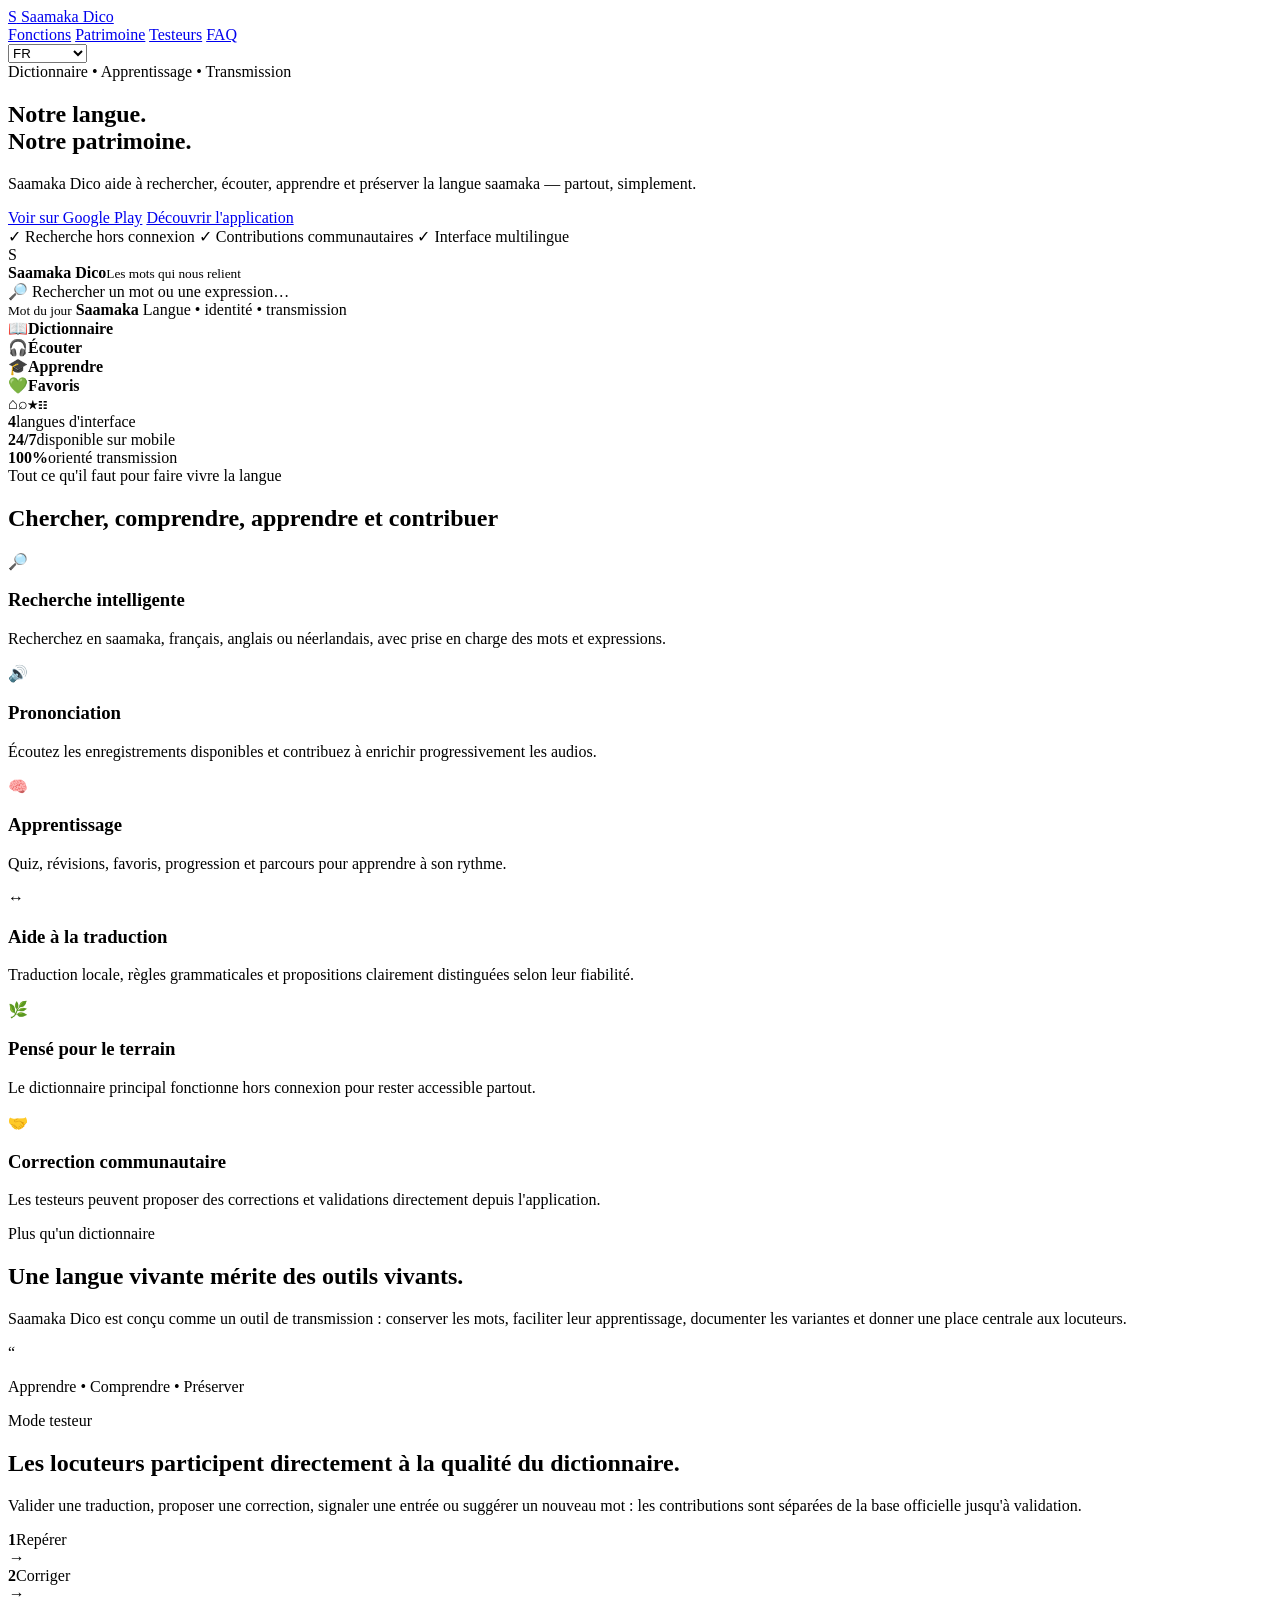
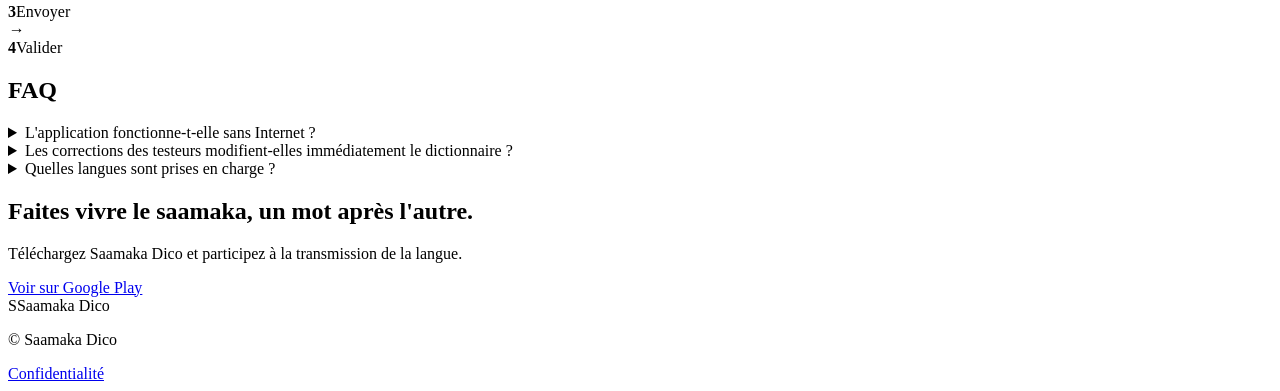
==== docs/index.html @ 955ecfc9 "site: add Saamaka Dico landing page" ====
<!doctype html>
<html lang="fr">
<head>
  <meta charset="utf-8" />
  <meta name="viewport" content="width=device-width,initial-scale=1" />
  <meta name="theme-color" content="#0F5A3C" />
  <meta name="description" content="Saamaka Dico — dictionnaire, apprentissage et préservation de la langue saamaka." />
  <title>Saamaka Dico — Notre langue, notre patrimoine</title>
  <link rel="stylesheet" href="styles.css" />
</head>
<body>
  <header class="nav">
    <a class="brand" href="#top" aria-label="Saamaka Dico">
      <span class="brand-mark">S</span>
      <span>Saamaka Dico</span>
    </a>
    <nav class="nav-links">
      <a href="#features" data-i18n="navFeatures">Fonctions</a>
      <a href="#heritage" data-i18n="navHeritage">Patrimoine</a>
      <a href="#testers" data-i18n="navTesters">Testeurs</a>
      <a href="#faq">FAQ</a>
    </nav>
    <select id="language" aria-label="Langue du site">
      <option value="fr">FR</option>
      <option value="en">EN</option>
      <option value="nl">NL</option>
      <option value="srm">Saamaka</option>
    </select>
  </header>

  <main id="top">
    <section class="hero section">
      <div class="hero-copy">
        <span class="eyebrow" data-i18n="eyebrow">Dictionnaire • Apprentissage • Transmission</span>
        <h1 data-i18n="heroTitle">Notre langue.<br><span>Notre patrimoine.</span></h1>
        <p class="lead" data-i18n="heroLead">Saamaka Dico aide à rechercher, écouter, apprendre et préserver la langue saamaka — partout, simplement.</p>
        <div class="cta-row">
          <a class="btn primary" href="https://play.google.com/store/apps/details?id=com.saramakadicto" target="_blank" rel="noopener" data-i18n="playButton">Voir sur Google Play</a>
          <a class="btn secondary" href="#features" data-i18n="discoverButton">Découvrir l'application</a>
        </div>
        <div class="trust-row">
          <span>✓ <span data-i18n="offline">Recherche hors connexion</span></span>
          <span>✓ <span data-i18n="community">Contributions communautaires</span></span>
          <span>✓ <span data-i18n="multilingual">Interface multilingue</span></span>
        </div>
      </div>

      <div class="phone-wrap" aria-label="Aperçu de l'application">
        <div class="phone">
          <div class="phone-top"></div>
          <div class="app-head">
            <div class="app-logo">S</div>
            <div><strong>Saamaka Dico</strong><small data-i18n="tagline">Les mots qui nous relient</small></div>
          </div>
          <div class="search-box">🔎 <span data-i18n="searchHint">Rechercher un mot ou une expression…</span></div>
          <div class="word-card hero-word">
            <small data-i18n="wordOfDay">Mot du jour</small>
            <strong>Saamaka</strong>
            <span data-i18n="languageName">Langue • identité • transmission</span>
          </div>
          <div class="mini-grid">
            <div class="word-card">📖<strong data-i18n="dictionary">Dictionnaire</strong></div>
            <div class="word-card">🎧<strong data-i18n="listen">Écouter</strong></div>
            <div class="word-card">🎓<strong data-i18n="learn">Apprendre</strong></div>
            <div class="word-card">💚<strong data-i18n="favorites">Favoris</strong></div>
          </div>
          <div class="bottom-nav"><span>⌂</span><span>⌕</span><span>★</span><span>☷</span></div>
        </div>
      </div>
    </section>

    <section class="stats">
      <div><strong>4</strong><span data-i18n="languages">langues d'interface</span></div>
      <div><strong>24/7</strong><span data-i18n="available">disponible sur mobile</span></div>
      <div><strong>100%</strong><span data-i18n="mission">orienté transmission</span></div>
    </section>

    <section id="features" class="section">
      <div class="section-heading">
        <span class="eyebrow" data-i18n="featuresEyebrow">Tout ce qu'il faut pour faire vivre la langue</span>
        <h2 data-i18n="featuresTitle">Chercher, comprendre, apprendre et contribuer</h2>
      </div>
      <div class="cards">
        <article class="feature-card"><span class="icon">🔎</span><h3 data-i18n="fSearchTitle">Recherche intelligente</h3><p data-i18n="fSearchText">Recherchez en saamaka, français, anglais ou néerlandais, avec prise en charge des mots et expressions.</p></article>
        <article class="feature-card"><span class="icon">🔊</span><h3 data-i18n="fAudioTitle">Prononciation</h3><p data-i18n="fAudioText">Écoutez les enregistrements disponibles et contribuez à enrichir progressivement les audios.</p></article>
        <article class="feature-card"><span class="icon">🧠</span><h3 data-i18n="fLearnTitle">Apprentissage</h3><p data-i18n="fLearnText">Quiz, révisions, favoris, progression et parcours pour apprendre à son rythme.</p></article>
        <article class="feature-card"><span class="icon">↔️</span><h3 data-i18n="fTranslateTitle">Aide à la traduction</h3><p data-i18n="fTranslateText">Traduction locale, règles grammaticales et propositions clairement distinguées selon leur fiabilité.</p></article>
        <article class="feature-card"><span class="icon">🌿</span><h3 data-i18n="fOfflineTitle">Pensé pour le terrain</h3><p data-i18n="fOfflineText">Le dictionnaire principal fonctionne hors connexion pour rester accessible partout.</p></article>
        <article class="feature-card"><span class="icon">🤝</span><h3 data-i18n="fCommunityTitle">Correction communautaire</h3><p data-i18n="fCommunityText">Les testeurs peuvent proposer des corrections et validations directement depuis l'application.</p></article>
      </div>
    </section>

    <section id="heritage" class="section heritage">
      <div>
        <span class="eyebrow" data-i18n="heritageEyebrow">Plus qu'un dictionnaire</span>
        <h2 data-i18n="heritageTitle">Une langue vivante mérite des outils vivants.</h2>
        <p data-i18n="heritageText">Saamaka Dico est conçu comme un outil de transmission : conserver les mots, faciliter leur apprentissage, documenter les variantes et donner une place centrale aux locuteurs.</p>
      </div>
      <div class="quote-card">
        <span>“</span>
        <p data-i18n="quote">Apprendre • Comprendre • Préserver</p>
      </div>
    </section>

    <section id="testers" class="section testers">
      <div class="section-heading">
        <span class="eyebrow" data-i18n="testerEyebrow">Mode testeur</span>
        <h2 data-i18n="testerTitle">Les locuteurs participent directement à la qualité du dictionnaire.</h2>
        <p data-i18n="testerText">Valider une traduction, proposer une correction, signaler une entrée ou suggérer un nouveau mot : les contributions sont séparées de la base officielle jusqu'à validation.</p>
      </div>
      <div class="flow">
        <div><b>1</b><span data-i18n="step1">Repérer</span></div>
        <i>→</i>
        <div><b>2</b><span data-i18n="step2">Corriger</span></div>
        <i>→</i>
        <div><b>3</b><span data-i18n="step3">Envoyer</span></div>
        <i>→</i>
        <div><b>4</b><span data-i18n="step4">Valider</span></div>
      </div>
    </section>

    <section id="faq" class="section faq">
      <div class="section-heading"><h2>FAQ</h2></div>
      <details><summary data-i18n="faq1q">L'application fonctionne-t-elle sans Internet ?</summary><p data-i18n="faq1a">Oui. La consultation du dictionnaire principal est conçue pour fonctionner hors connexion. Certaines fonctions connectées, comme l'envoi de contributions, nécessitent Internet.</p></details>
      <details><summary data-i18n="faq2q">Les corrections des testeurs modifient-elles immédiatement le dictionnaire ?</summary><p data-i18n="faq2a">Non. Elles sont envoyées séparément pour vérification avant intégration dans la base officielle.</p></details>
      <details><summary data-i18n="faq3q">Quelles langues sont prises en charge ?</summary><p data-i18n="faq3a">L'application propose une interface en français, anglais, néerlandais et saamaka, avec un dictionnaire centré sur le saamaka.</p></details>
    </section>

    <section class="download section">
      <div>
        <h2 data-i18n="downloadTitle">Faites vivre le saamaka, un mot après l'autre.</h2>
        <p data-i18n="downloadText">Téléchargez Saamaka Dico et participez à la transmission de la langue.</p>
      </div>
      <a class="btn gold" href="https://play.google.com/store/apps/details?id=com.saramakadicto" target="_blank" rel="noopener" data-i18n="playButton">Voir sur Google Play</a>
    </section>
  </main>

  <footer>
    <div class="brand"><span class="brand-mark">S</span><span>Saamaka Dico</span></div>
    <p>© <span id="year"></span> Saamaka Dico</p>
    <a href="privacy.html" data-i18n="privacy">Confidentialité</a>
  </footer>

  <script src="app.js"></script>
</body>
</html>
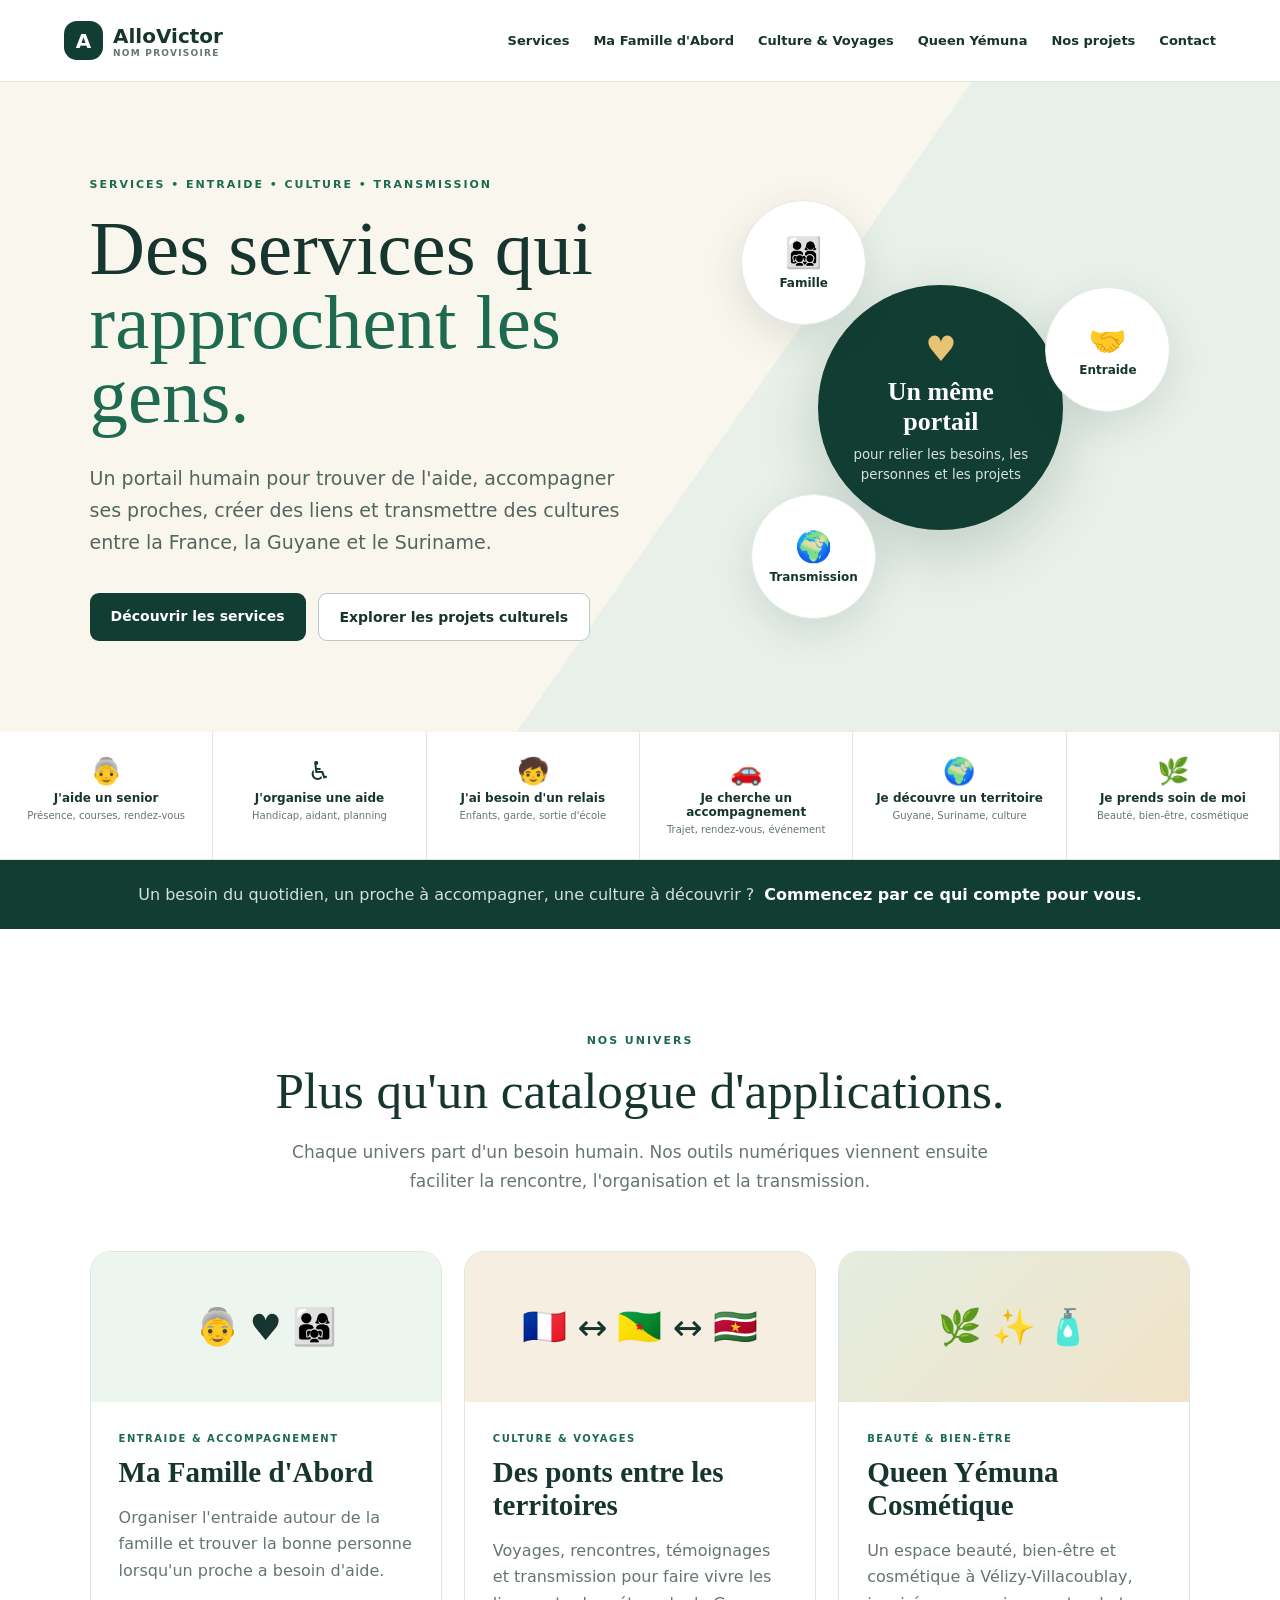
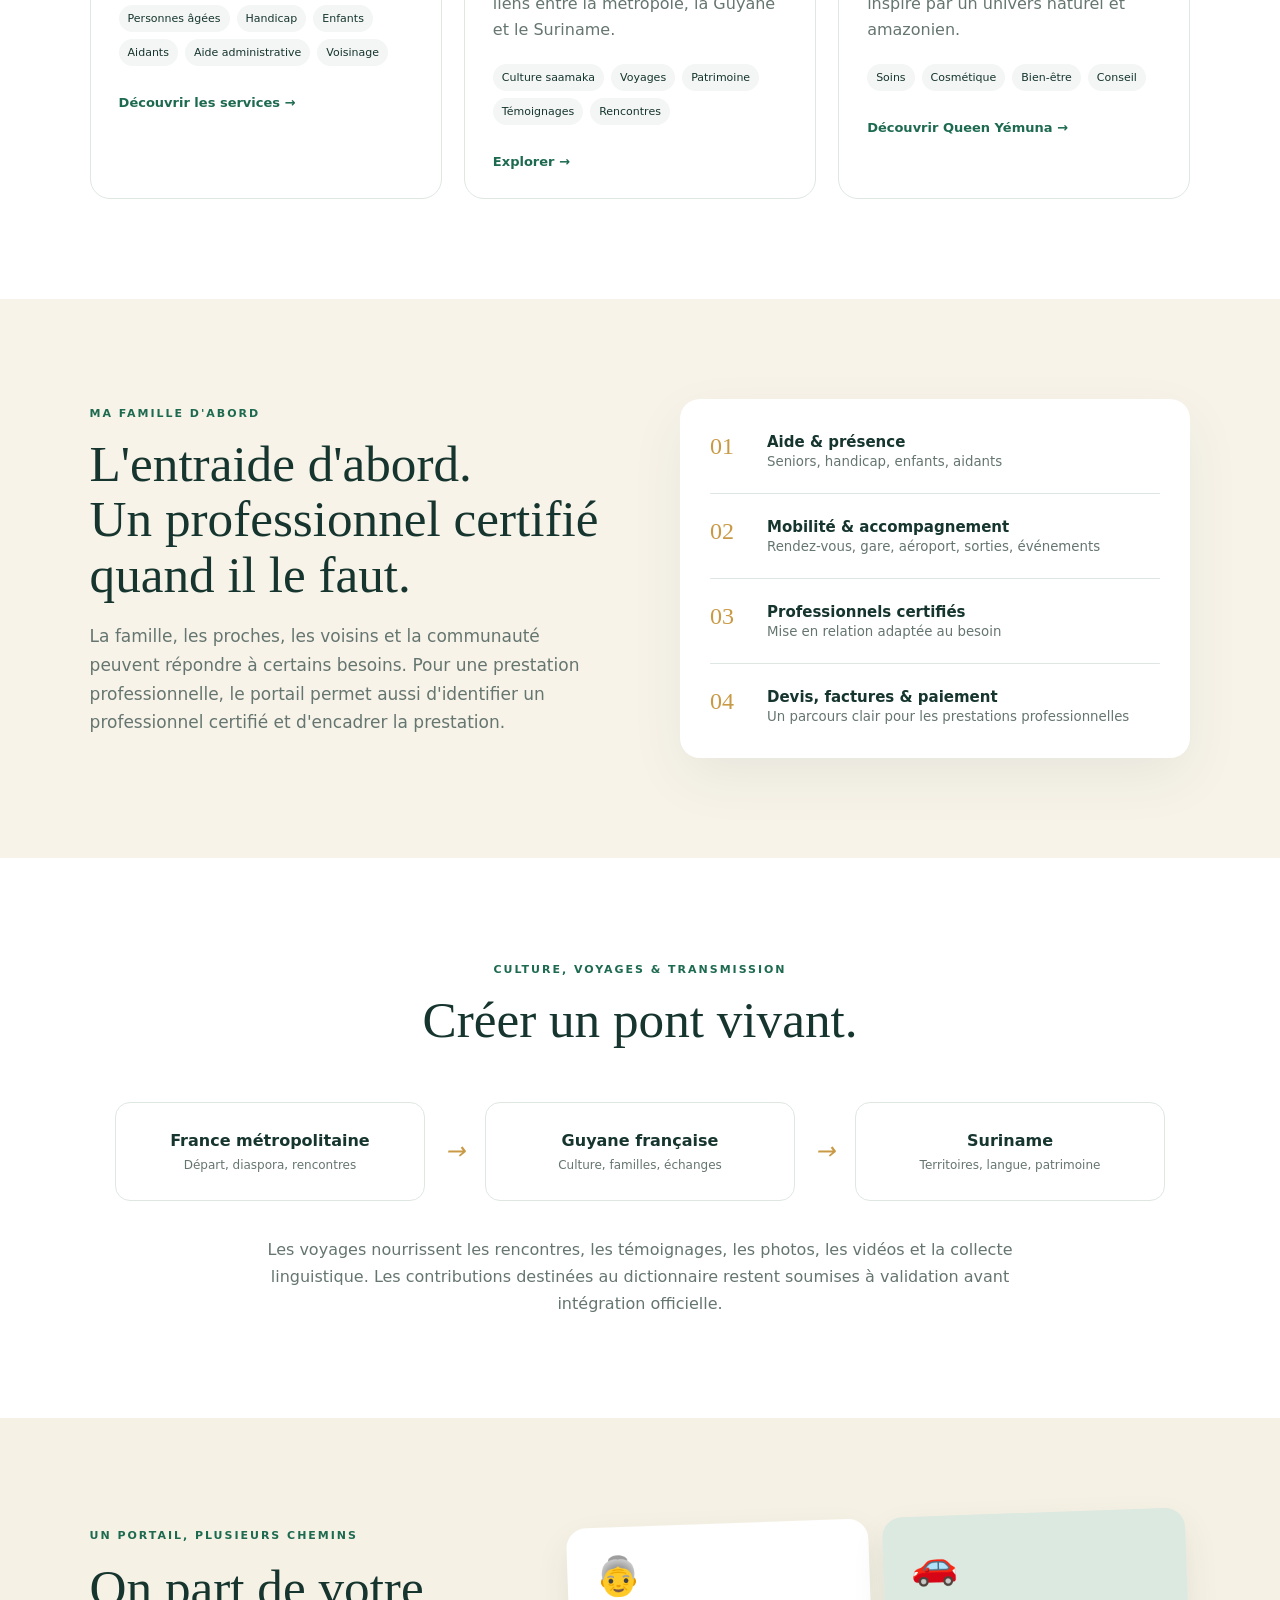
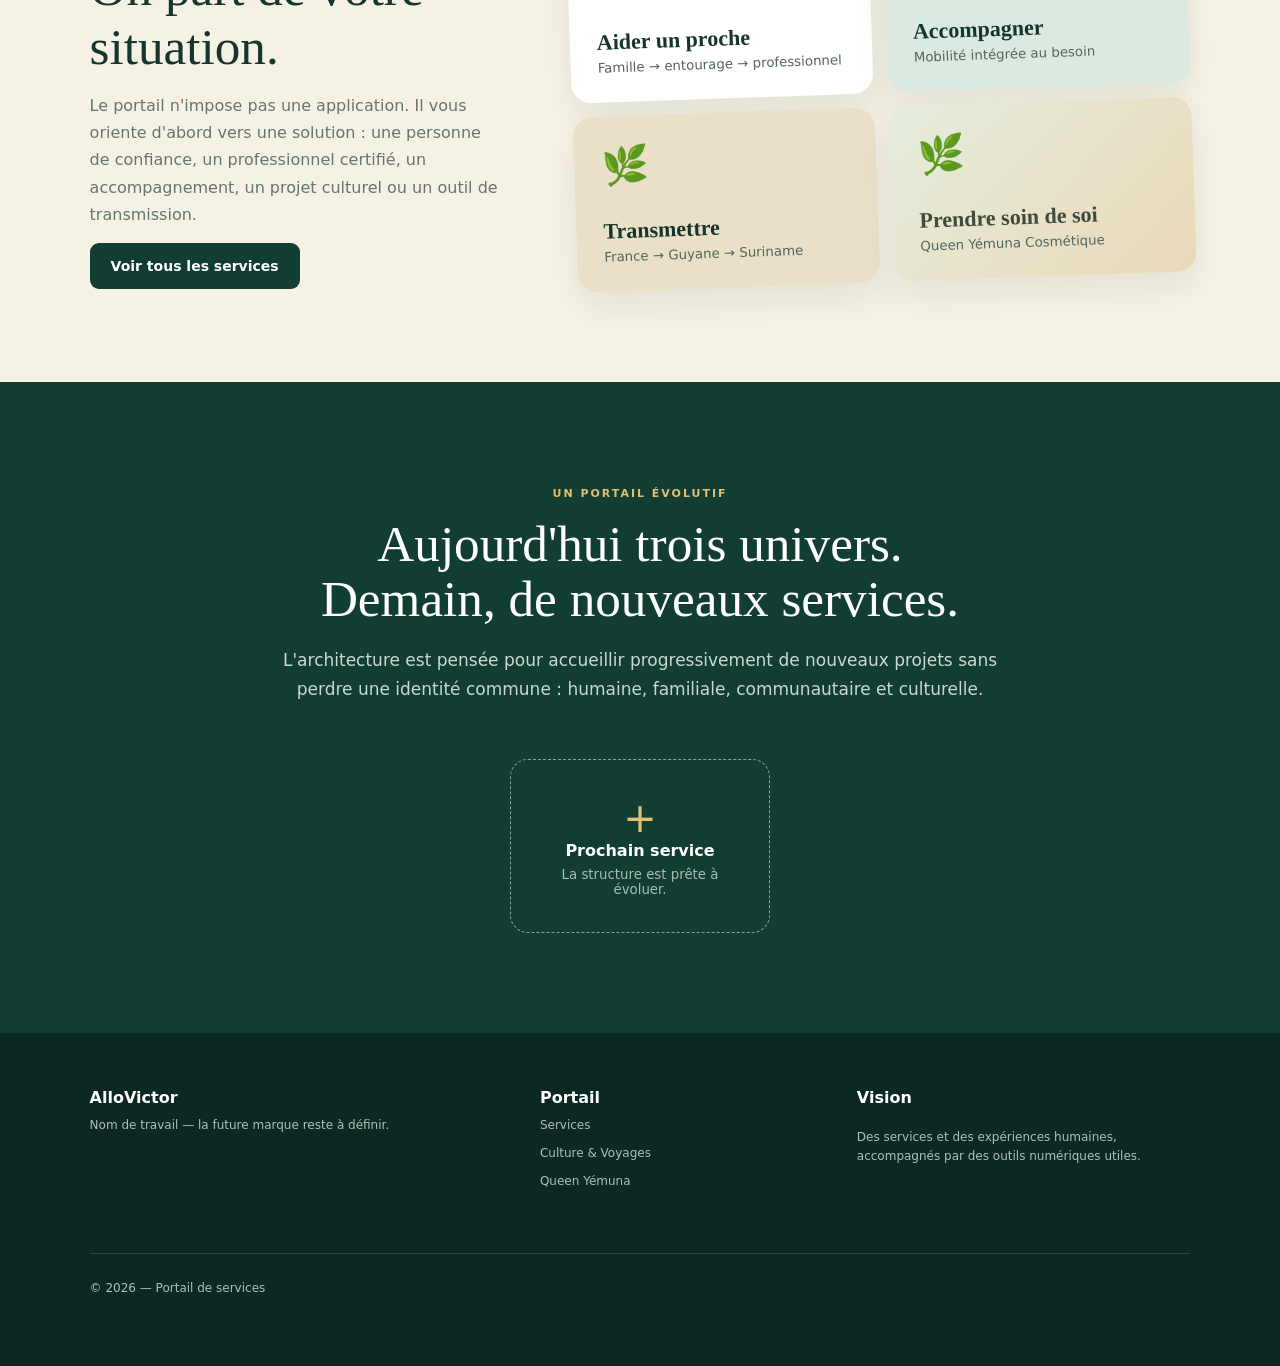
==== commit 78819875: "fix(site): make AlloVictor portal the domain homepage" ====
--- a/docs/index.html
+++ b/docs/index.html
@@ -1,146 +1,15 @@
 <!doctype html>
 <html lang="fr">
 <head>
-  <meta charset="utf-8" />
-  <meta name="viewport" content="width=device-width,initial-scale=1" />
-  <meta name="theme-color" content="#0F5A3C" />
-  <meta name="description" content="Saamaka Dico — dictionnaire, apprentissage et préservation de la langue saamaka." />
-  <title>Saamaka Dico — Notre langue, notre patrimoine</title>
-  <link rel="stylesheet" href="styles.css" />
+<meta charset="utf-8">
+<meta name="viewport" content="width=device-width,initial-scale=1">
+<title>AlloVictor</title>
+<meta name="description" content="AlloVictor — services, entraide, culture et transmission.">
+<meta http-equiv="refresh" content="0; url=portal/">
+<link rel="canonical" href="https://allovictor.fr/portal/">
+<script>window.location.replace("portal/");</script>
 </head>
 <body>
-  <header class="nav">
-    <a class="brand" href="#top" aria-label="Saamaka Dico">
-      <span class="brand-mark">S</span>
-      <span>Saamaka Dico</span>
-    </a>
-    <nav class="nav-links">
-      <a href="#features" data-i18n="navFeatures">Fonctions</a>
-      <a href="#heritage" data-i18n="navHeritage">Patrimoine</a>
-      <a href="#testers" data-i18n="navTesters">Testeurs</a>
-      <a href="#faq">FAQ</a>
-    </nav>
-    <select id="language" aria-label="Langue du site">
-      <option value="fr">FR</option>
-      <option value="en">EN</option>
-      <option value="nl">NL</option>
-      <option value="srm">Saamaka</option>
-    </select>
-  </header>
-
-  <main id="top">
-    <section class="hero section">
-      <div class="hero-copy">
-        <span class="eyebrow" data-i18n="eyebrow">Dictionnaire • Apprentissage • Transmission</span>
-        <h1 data-i18n="heroTitle">Notre langue.<br><span>Notre patrimoine.</span></h1>
-        <p class="lead" data-i18n="heroLead">Saamaka Dico aide à rechercher, écouter, apprendre et préserver la langue saamaka — partout, simplement.</p>
-        <div class="cta-row">
-          <a class="btn primary" href="https://play.google.com/store/apps/details?id=com.saramakadicto" target="_blank" rel="noopener" data-i18n="playButton">Voir sur Google Play</a>
-          <a class="btn secondary" href="#features" data-i18n="discoverButton">Découvrir l'application</a>
-        </div>
-        <div class="trust-row">
-          <span>✓ <span data-i18n="offline">Recherche hors connexion</span></span>
-          <span>✓ <span data-i18n="community">Contributions communautaires</span></span>
-          <span>✓ <span data-i18n="multilingual">Interface multilingue</span></span>
-        </div>
-      </div>
-
-      <div class="phone-wrap" aria-label="Aperçu de l'application">
-        <div class="phone">
-          <div class="phone-top"></div>
-          <div class="app-head">
-            <div class="app-logo">S</div>
-            <div><strong>Saamaka Dico</strong><small data-i18n="tagline">Les mots qui nous relient</small></div>
-          </div>
-          <div class="search-box">🔎 <span data-i18n="searchHint">Rechercher un mot ou une expression…</span></div>
-          <div class="word-card hero-word">
-            <small data-i18n="wordOfDay">Mot du jour</small>
-            <strong>Saamaka</strong>
-            <span data-i18n="languageName">Langue • identité • transmission</span>
-          </div>
-          <div class="mini-grid">
-            <div class="word-card">📖<strong data-i18n="dictionary">Dictionnaire</strong></div>
-            <div class="word-card">🎧<strong data-i18n="listen">Écouter</strong></div>
-            <div class="word-card">🎓<strong data-i18n="learn">Apprendre</strong></div>
-            <div class="word-card">💚<strong data-i18n="favorites">Favoris</strong></div>
-          </div>
-          <div class="bottom-nav"><span>⌂</span><span>⌕</span><span>★</span><span>☷</span></div>
-        </div>
-      </div>
-    </section>
-
-    <section class="stats">
-      <div><strong>4</strong><span data-i18n="languages">langues d'interface</span></div>
-      <div><strong>24/7</strong><span data-i18n="available">disponible sur mobile</span></div>
-      <div><strong>100%</strong><span data-i18n="mission">orienté transmission</span></div>
-    </section>
-
-    <section id="features" class="section">
-      <div class="section-heading">
-        <span class="eyebrow" data-i18n="featuresEyebrow">Tout ce qu'il faut pour faire vivre la langue</span>
-        <h2 data-i18n="featuresTitle">Chercher, comprendre, apprendre et contribuer</h2>
-      </div>
-      <div class="cards">
-        <article class="feature-card"><span class="icon">🔎</span><h3 data-i18n="fSearchTitle">Recherche intelligente</h3><p data-i18n="fSearchText">Recherchez en saamaka, français, anglais ou néerlandais, avec prise en charge des mots et expressions.</p></article>
-        <article class="feature-card"><span class="icon">🔊</span><h3 data-i18n="fAudioTitle">Prononciation</h3><p data-i18n="fAudioText">Écoutez les enregistrements disponibles et contribuez à enrichir progressivement les audios.</p></article>
-        <article class="feature-card"><span class="icon">🧠</span><h3 data-i18n="fLearnTitle">Apprentissage</h3><p data-i18n="fLearnText">Quiz, révisions, favoris, progression et parcours pour apprendre à son rythme.</p></article>
-        <article class="feature-card"><span class="icon">↔️</span><h3 data-i18n="fTranslateTitle">Aide à la traduction</h3><p data-i18n="fTranslateText">Traduction locale, règles grammaticales et propositions clairement distinguées selon leur fiabilité.</p></article>
-        <article class="feature-card"><span class="icon">🌿</span><h3 data-i18n="fOfflineTitle">Pensé pour le terrain</h3><p data-i18n="fOfflineText">Le dictionnaire principal fonctionne hors connexion pour rester accessible partout.</p></article>
-        <article class="feature-card"><span class="icon">🤝</span><h3 data-i18n="fCommunityTitle">Correction communautaire</h3><p data-i18n="fCommunityText">Les testeurs peuvent proposer des corrections et validations directement depuis l'application.</p></article>
-      </div>
-    </section>
-
-    <section id="heritage" class="section heritage">
-      <div>
-        <span class="eyebrow" data-i18n="heritageEyebrow">Plus qu'un dictionnaire</span>
-        <h2 data-i18n="heritageTitle">Une langue vivante mérite des outils vivants.</h2>
-        <p data-i18n="heritageText">Saamaka Dico est conçu comme un outil de transmission : conserver les mots, faciliter leur apprentissage, documenter les variantes et donner une place centrale aux locuteurs.</p>
-      </div>
-      <div class="quote-card">
-        <span>“</span>
-        <p data-i18n="quote">Apprendre • Comprendre • Préserver</p>
-      </div>
-    </section>
-
-    <section id="testers" class="section testers">
-      <div class="section-heading">
-        <span class="eyebrow" data-i18n="testerEyebrow">Mode testeur</span>
-        <h2 data-i18n="testerTitle">Les locuteurs participent directement à la qualité du dictionnaire.</h2>
-        <p data-i18n="testerText">Valider une traduction, proposer une correction, signaler une entrée ou suggérer un nouveau mot : les contributions sont séparées de la base officielle jusqu'à validation.</p>
-      </div>
-      <div class="flow">
-        <div><b>1</b><span data-i18n="step1">Repérer</span></div>
-        <i>→</i>
-        <div><b>2</b><span data-i18n="step2">Corriger</span></div>
-        <i>→</i>
-        <div><b>3</b><span data-i18n="step3">Envoyer</span></div>
-        <i>→</i>
-        <div><b>4</b><span data-i18n="step4">Valider</span></div>
-      </div>
-    </section>
-
-    <section id="faq" class="section faq">
-      <div class="section-heading"><h2>FAQ</h2></div>
-      <details><summary data-i18n="faq1q">L'application fonctionne-t-elle sans Internet ?</summary><p data-i18n="faq1a">Oui. La consultation du dictionnaire principal est conçue pour fonctionner hors connexion. Certaines fonctions connectées, comme l'envoi de contributions, nécessitent Internet.</p></details>
-      <details><summary data-i18n="faq2q">Les corrections des testeurs modifient-elles immédiatement le dictionnaire ?</summary><p data-i18n="faq2a">Non. Elles sont envoyées séparément pour vérification avant intégration dans la base officielle.</p></details>
-      <details><summary data-i18n="faq3q">Quelles langues sont prises en charge ?</summary><p data-i18n="faq3a">L'application propose une interface en français, anglais, néerlandais et saamaka, avec un dictionnaire centré sur le saamaka.</p></details>
-    </section>
-
-    <section class="download section">
-      <div>
-        <h2 data-i18n="downloadTitle">Faites vivre le saamaka, un mot après l'autre.</h2>
-        <p data-i18n="downloadText">Téléchargez Saamaka Dico et participez à la transmission de la langue.</p>
-      </div>
-      <a class="btn gold" href="https://play.google.com/store/apps/details?id=com.saramakadicto" target="_blank" rel="noopener" data-i18n="playButton">Voir sur Google Play</a>
-    </section>
-  </main>
-
-  <footer>
-    <div class="brand"><span class="brand-mark">S</span><span>Saamaka Dico</span></div>
-    <p>© <span id="year"></span> Saamaka Dico</p>
-    <a href="privacy.html" data-i18n="privacy">Confidentialité</a>
-  </footer>
-
-  <script src="app.js"></script>
+<p>Redirection vers <a href="portal/">AlloVictor</a>…</p>
 </body>
-</html>+</html>
